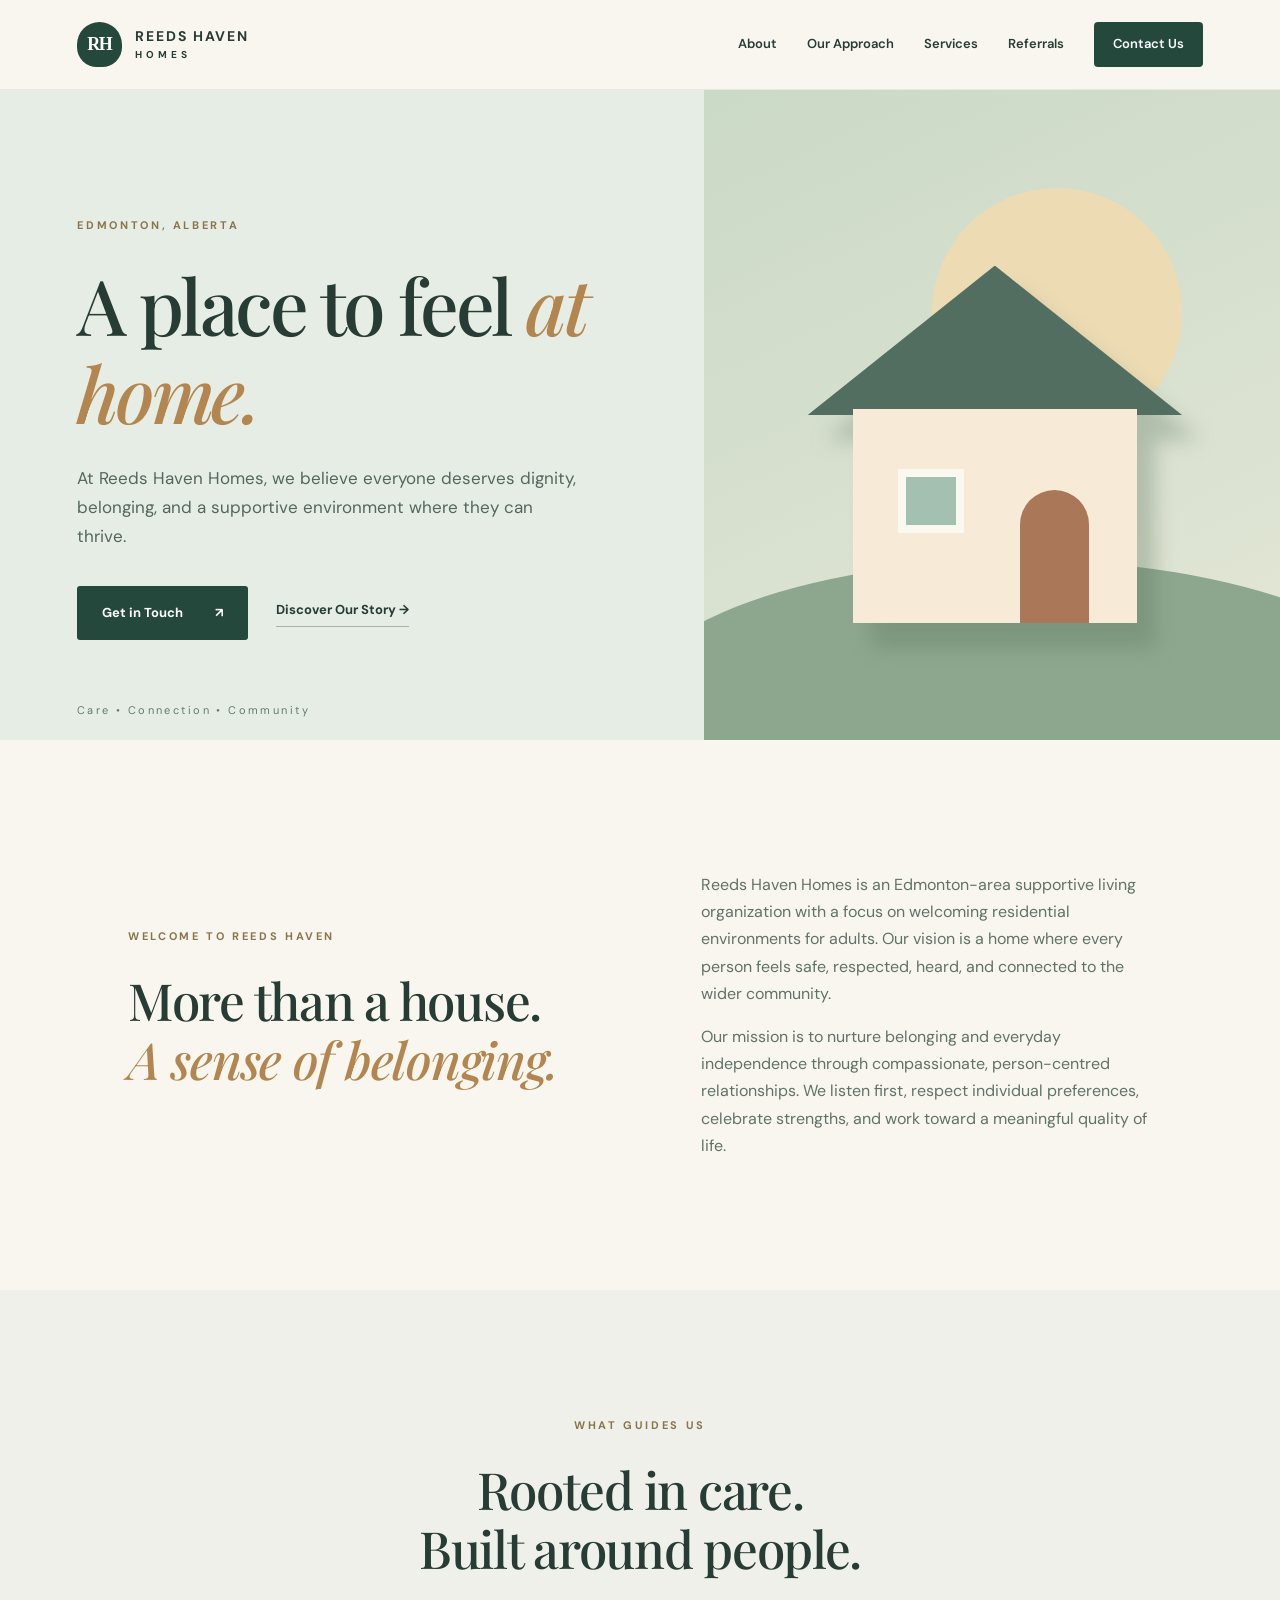
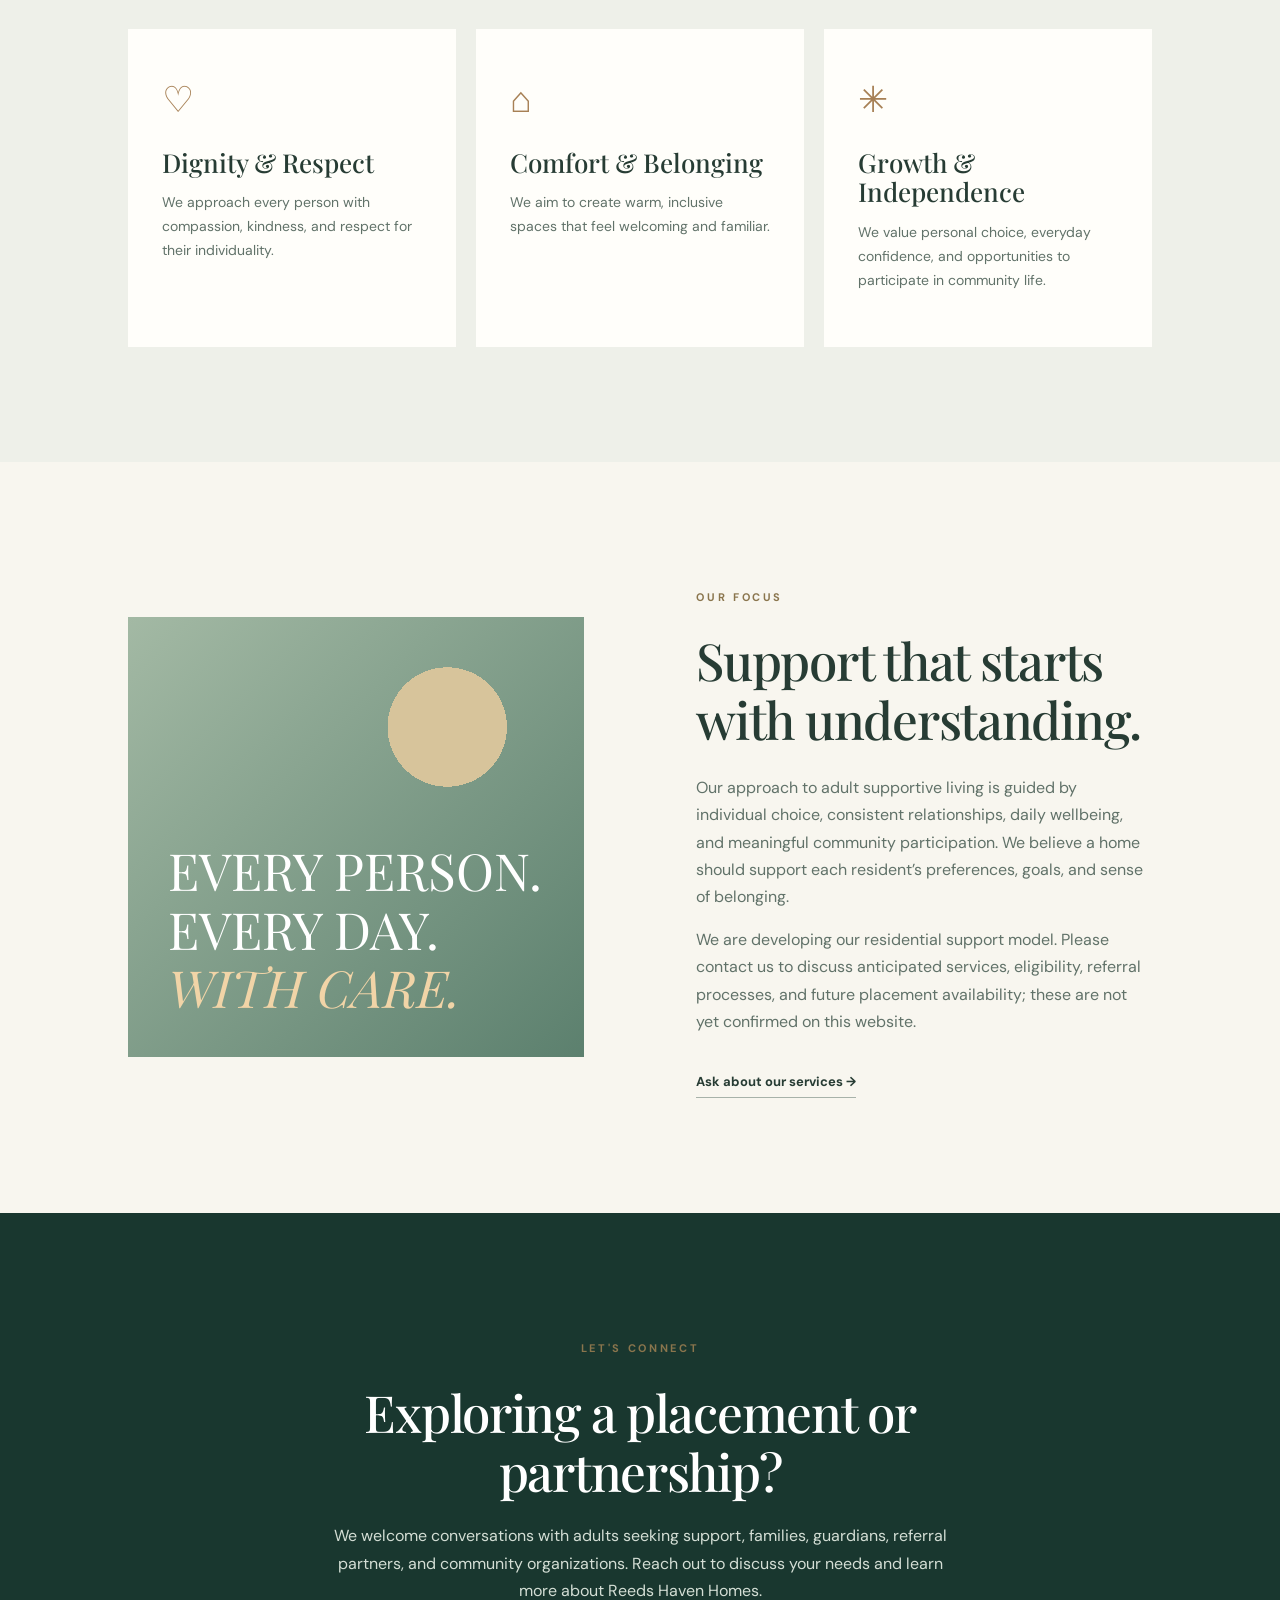
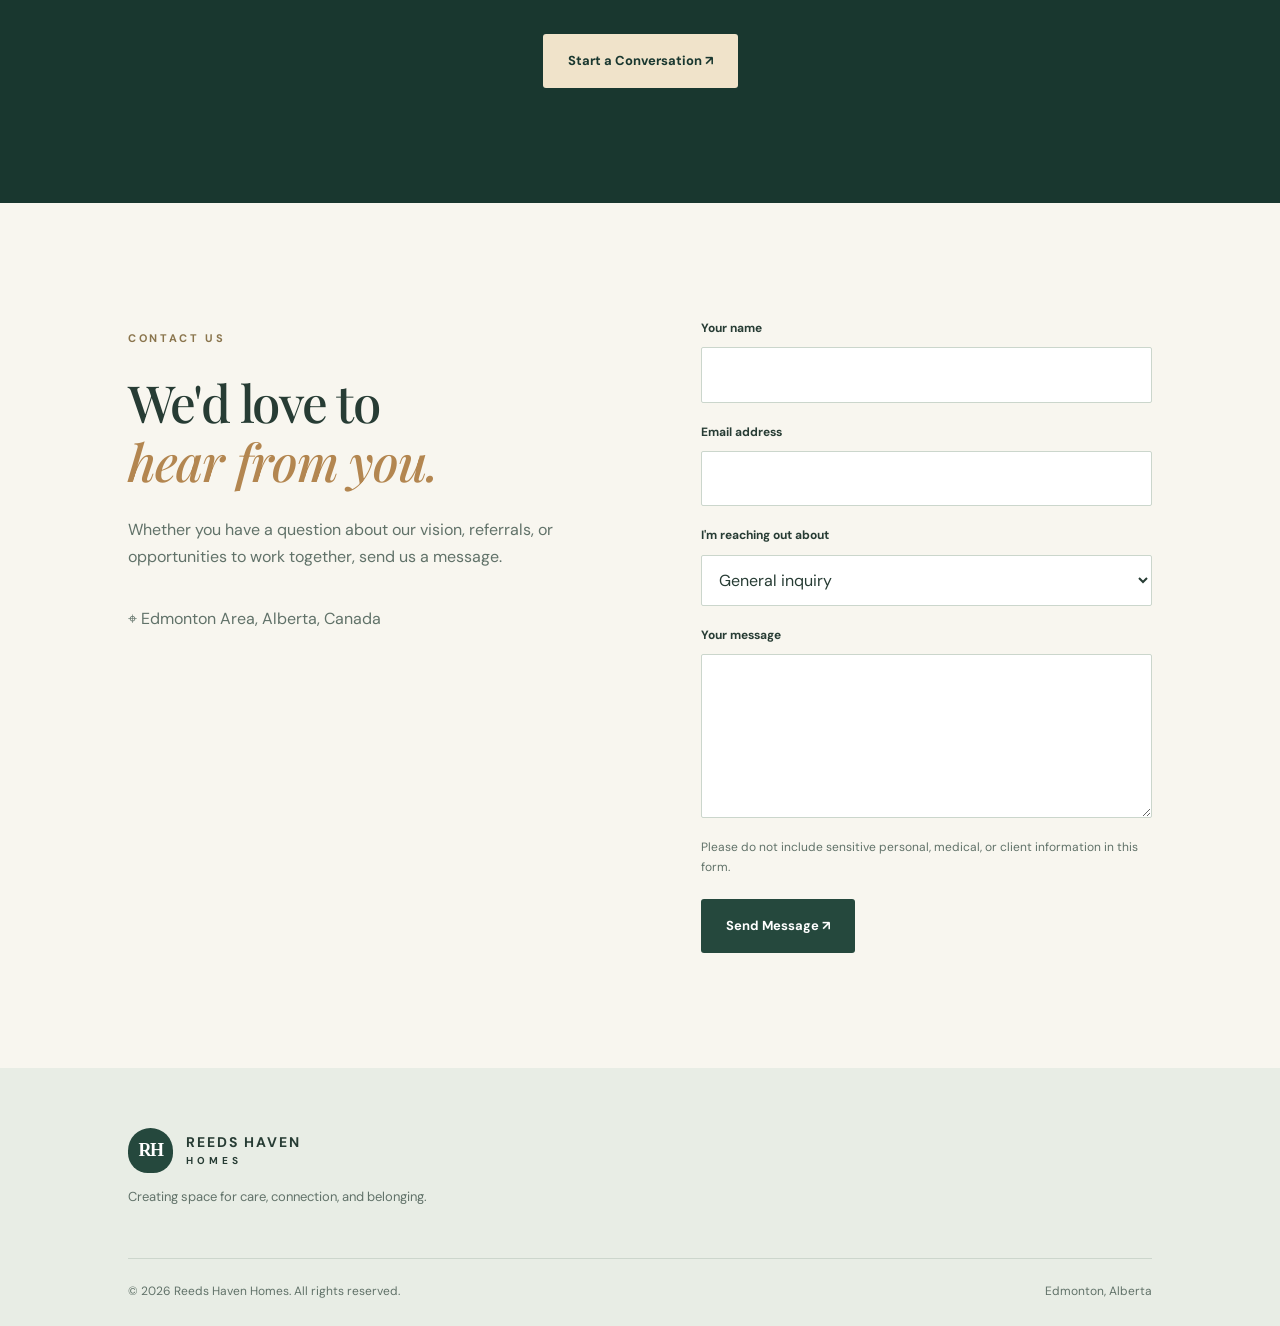
==== index.html @ 8d643bbc "Initial Site Commit Committing Initial Files" ====
<!doctype html>
<html lang="en"><head><meta charset="UTF-8"><meta name="viewport" content="width=device-width, initial-scale=1">
<meta name="description" content="Reeds Haven Homes — welcoming, person-centred supportive living for adults in the Edmonton area."><link rel="canonical" href="https://reedshavenhomes.ca/"><meta property="og:title" content="Reeds Haven Homes | A Place to Belong"><meta property="og:description" content="Compassionate, person-centred supportive living for adults in the Edmonton area."><meta property="og:type" content="website"><meta property="og:url" content="https://reedshavenhomes.ca/">
<title>Reeds Haven Homes | A Place to Belong</title><link rel="stylesheet" href="styles.css"></head>
<body><a class="skip" href="#main">Skip to content</a>
<header class="header"><a class="brand" href="#home"><span class="brand-mark">RH</span><span>REEDS HAVEN <small>HOMES</small></span></a>
<button class="menu" aria-label="Toggle navigation" aria-expanded="false">☰</button>
<nav id="nav"><a href="#about">About</a><a href="#approach">Our Approach</a><a href="#services">Services</a><a href="#referrals">Referrals</a><a class="nav-cta" href="#contact">Contact Us</a></nav></header>
<main id="main">
<section id="home" class="hero"><div class="hero-content"><p class="eyebrow">EDMONTON, ALBERTA</p><h1>A place to feel <em>at home.</em></h1><p>At Reeds Haven Homes, we believe everyone deserves dignity, belonging, and a supportive environment where they can thrive.</p><div class="actions"><a class="btn" href="#contact">Get in Touch <span>↗</span></a><a class="text-link" href="#about">Discover Our Story →</a></div></div><div class="hero-art" role="img" aria-label="Warm, welcoming home-inspired illustration"><div class="sun"></div><div class="house"><div class="roof"></div><div class="walls"><div class="window"></div><div class="door"></div></div></div><div class="hill"></div></div><div class="hero-caption">Care • Connection • Community</div></section>
<section class="intro section" id="about"><div><p class="eyebrow">WELCOME TO REEDS HAVEN</p><h2>More than a house.<br><em>A sense of belonging.</em></h2></div><div><p>Reeds Haven Homes is an Edmonton-area supportive living organization with a focus on welcoming residential environments for adults. Our vision is a home where every person feels safe, respected, heard, and connected to the wider community.</p><p>Our mission is to nurture belonging and everyday independence through compassionate, person-centred relationships. We listen first, respect individual preferences, celebrate strengths, and work toward a meaningful quality of life.</p></div></section>
<section class="values section" id="approach"><div class="section-heading"><p class="eyebrow">WHAT GUIDES US</p><h2>Rooted in care.<br>Built around people.</h2></div><div class="cards"><article><span class="card-icon">♡</span><h3>Dignity & Respect</h3><p>We approach every person with compassion, kindness, and respect for their individuality.</p></article><article><span class="card-icon">⌂</span><h3>Comfort & Belonging</h3><p>We aim to create warm, inclusive spaces that feel welcoming and familiar.</p></article><article><span class="card-icon">✳</span><h3>Growth & Independence</h3><p>We value personal choice, everyday confidence, and opportunities to participate in community life.</p></article></div></section>
<section class="services section" id="services"><div class="services-art"><span>EVERY PERSON.<br>EVERY DAY.<br><em>WITH CARE.</em></span></div><div><p class="eyebrow">OUR FOCUS</p><h2>Support that starts with understanding.</h2><p>Our approach to adult supportive living is guided by individual choice, consistent relationships, daily wellbeing, and meaningful community participation. We believe a home should support each resident’s preferences, goals, and sense of belonging.</p><p>We are developing our residential support model. Please contact us to discuss anticipated services, eligibility, referral processes, and future placement availability; these are not yet confirmed on this website.</p><a class="text-link" href="#contact">Ask about our services →</a></div></section>
<section class="referrals section" id="referrals"><p class="eyebrow">LET'S CONNECT</p><h2>Exploring a placement or partnership?</h2><p>We welcome conversations with adults seeking support, families, guardians, referral partners, and community organizations. Reach out to discuss your needs and learn more about Reeds Haven Homes.</p><a class="btn light" href="#contact">Start a Conversation ↗</a></section>
<section class="contact section" id="contact"><div><p class="eyebrow">CONTACT US</p><h2>We'd love to<br><em>hear from you.</em></h2><p>Whether you have a question about our vision, referrals, or opportunities to work together, send us a message.</p><p class="location">⌖ Edmonton Area, Alberta, Canada</p></div><form name="contact" method="POST" data-netlify="true" action="/thank-you.html"><input type="hidden" name="form-name" value="contact"><label for="name">Your name</label><input id="name" name="name" required autocomplete="name"><label for="email">Email address</label><input id="email" name="email" type="email" required autocomplete="email"><label for="topic">I'm reaching out about</label><select id="topic" name="topic"><option>General inquiry</option><option>Placement or referral</option><option>Community partnership</option><option>Employment inquiry</option></select><label for="message">Your message</label><textarea id="message" name="message" rows="5" required></textarea><p class="privacy">Please do not include sensitive personal, medical, or client information in this form.</p><button class="btn" type="submit">Send Message ↗</button></form></section>
</main><footer><div class="brand"><span class="brand-mark">RH</span><span>REEDS HAVEN <small>HOMES</small></span></div><p>Creating space for care, connection, and belonging.</p><div class="footer-bottom"><span>© <span id="year"></span> Reeds Haven Homes. All rights reserved.</span><span>Edmonton, Alberta</span></div></footer><script src="script.js"></script></body></html>
---- styles.css ----
@import url('https://fonts.googleapis.com/css2?family=DM+Sans:wght@400;500;600;700&family=Playfair+Display:ital,wght@0,500;0,600;0,700;1,500;1,600&display=swap');
:root{--forest:#25483d;--deep:#19372f;--cream:#f8f6ef;--sage:#e6ede5;--ink:#273c34;--muted:#617269;--gold:#d9ae72}*{box-sizing:border-box}html{scroll-behavior:smooth}body{margin:0;background:var(--cream);color:var(--ink);font-family:'DM Sans',sans-serif;line-height:1.7}a{color:inherit;text-decoration:none}button,input,select,textarea{font:inherit}.skip{position:absolute;top:-100px;left:10px;background:white;padding:10px;z-index:10}.skip:focus{top:10px}.header{height:90px;padding:0 6%;display:flex;align-items:center;justify-content:space-between;background:var(--cream);position:sticky;top:0;z-index:5;border-bottom:1px solid #e8e9e0}.brand{display:flex;align-items:center;gap:13px;font-weight:700;letter-spacing:.14em;font-size:14px;line-height:1.15}.brand small{display:block;letter-spacing:.4em;font-size:10px;margin-top:5px}.brand-mark{background:var(--forest);color:white;border-radius:50% 50% 44% 44%;width:45px;height:45px;display:grid;place-items:center;font-family:Georgia,serif;font-size:18px;letter-spacing:-.08em}.header nav{display:flex;align-items:center;gap:30px;font-size:13px;font-weight:600}.header nav a:hover,.text-link:hover{color:#ad8049}.nav-cta{background:var(--forest);color:white!important;padding:11px 19px;border-radius:4px}.menu{display:none}.hero{min-height:640px;background:var(--sage);display:grid;grid-template-columns:1.1fr .9fr;position:relative;overflow:hidden}.hero-content{padding:115px 6% 100px 11%;position:relative;z-index:1}.eyebrow{font-size:11px;letter-spacing:.24em;font-weight:700;color:#8a754d;margin-bottom:25px}h1,h2,h3{font-family:'Playfair Display',Georgia,serif;line-height:1.15;font-weight:500}h1{font-size:clamp(55px,6vw,94px);letter-spacing:-.045em;margin:0 0 28px}h1 em,h2 em{color:#b38650;font-weight:500}h2{font-size:clamp(36px,4vw,59px);letter-spacing:-.025em;margin:0 0 25px}.hero-content>p:not(.eyebrow){max-width:500px;font-size:17px;color:#53675d}.actions{display:flex;align-items:center;gap:28px;margin-top:35px}.btn{display:inline-flex;gap:32px;align-items:center;justify-content:space-between;background:var(--forest);color:white;border:0;padding:16px 25px;font-size:13px;font-weight:700;border-radius:3px;cursor:pointer}.btn:hover{background:#356451}.text-link{font-size:13px;font-weight:700;border-bottom:1px solid #a7b2a9;padding-bottom:4px}.hero-art{position:relative;overflow:hidden;background:linear-gradient(155deg,#cbd9c7,#e4e7d6);min-height:480px}.sun{position:absolute;width:250px;height:250px;background:#eddbb3;border-radius:50%;top:15%;right:17%}.hill{position:absolute;bottom:-140px;left:-15%;width:140%;height:320px;background:#8da78e;border-radius:50%}.house{position:absolute;bottom:18%;left:18%;width:65%;height:55%;z-index:1;filter:drop-shadow(18px 25px 10px #59765c55)}.roof{position:absolute;top:0;left:0;width:100%;height:44%;background:#526e60;clip-path:polygon(50% 0,100% 95%,0 95%)}.walls{position:absolute;top:40%;left:12%;width:76%;height:60%;background:#f7ebd8}.window{position:absolute;left:16%;top:28%;width:23%;height:30%;background:#a3c0b0;border:8px solid #faf9ef}.door{position:absolute;right:17%;bottom:0;width:24%;height:62%;background:#aa7858;border-radius:35px 35px 0 0}.hero-caption{position:absolute;bottom:20px;left:6%;font-size:11px;letter-spacing:.22em;color:#637b6b}.section{padding:115px 10%}.intro{display:grid;grid-template-columns:1fr 1fr;gap:12%;align-items:center}.intro p:not(.eyebrow),.services p:not(.eyebrow),.contact p:not(.eyebrow){color:var(--muted);font-size:16px}.values{background:#eef0e9}.section-heading{text-align:center;margin-bottom:52px}.cards{display:grid;grid-template-columns:repeat(3,1fr);gap:20px}.cards article{background:#fffefa;padding:40px 34px;min-height:260px}.card-icon{font-size:36px;color:#a78055}.cards h3{font-size:26px;margin:17px 0 13px}.cards p{font-size:14px;color:var(--muted)}.services{display:grid;grid-template-columns:1fr 1fr;align-items:center;gap:11%}.services-art{min-height:440px;background:radial-gradient(circle at 70% 25%,#d7c49b 0 13%,transparent 13%),linear-gradient(135deg,#a3b9a4,#5c806e);display:flex;align-items:end;padding:40px;color:white}.services-art span{font-family:'Playfair Display',serif;font-size:clamp(32px,4vw,55px);line-height:1.15}.services-art em{color:#f1d4a7}.services .text-link{display:inline-block;margin-top:20px}.referrals{background:var(--deep);color:white;text-align:center}.referrals h2{max-width:760px;margin:0 auto 22px}.referrals>p:not(.eyebrow){max-width:620px;margin:0 auto 30px;color:#d4ded5}.btn.light{background:#f0e3ca;color:var(--deep)}.contact{display:grid;grid-template-columns:1fr 1fr;gap:12%}.location{margin-top:35px}form{display:flex;flex-direction:column;gap:9px}label{font-size:12px;font-weight:700}input,select,textarea{border:1px solid #cbd6cc;background:white;padding:13px;border-radius:2px;color:var(--ink);margin-bottom:10px;width:100%}input:focus,textarea:focus,select:focus{outline:2px solid #678d7b}form .btn{align-self:flex-start}.privacy{font-size:12px!important;margin:0 0 12px}footer{background:#e8ede5;padding:60px 10% 25px}footer>p{color:var(--muted);font-size:13px}.footer-bottom{display:flex;justify-content:space-between;border-top:1px solid #ccd6cc;padding-top:22px;margin-top:50px;font-size:12px;color:var(--muted)}@media(max-width:800px){.header{height:75px}.menu{display:block;border:0;background:none;font-size:26px}.header nav{display:none;position:absolute;top:75px;left:0;right:0;background:var(--cream);padding:25px 6%;flex-direction:column;align-items:flex-start;box-shadow:0 12px 15px #0001}.header nav.open{display:flex}.hero,.intro,.services,.contact{grid-template-columns:1fr}.hero-content{padding:75px 8%}.hero-art{min-height:370px}.hero-caption{display:none}.section{padding:75px 8%}.cards{grid-template-columns:1fr}.intro,.services,.contact{gap:35px}.services-art{min-height:330px}.footer-bottom{gap:15px;flex-direction:column}.actions{flex-wrap:wrap}}@media(prefers-reduced-motion:reduce){html{scroll-behavior:auto}}
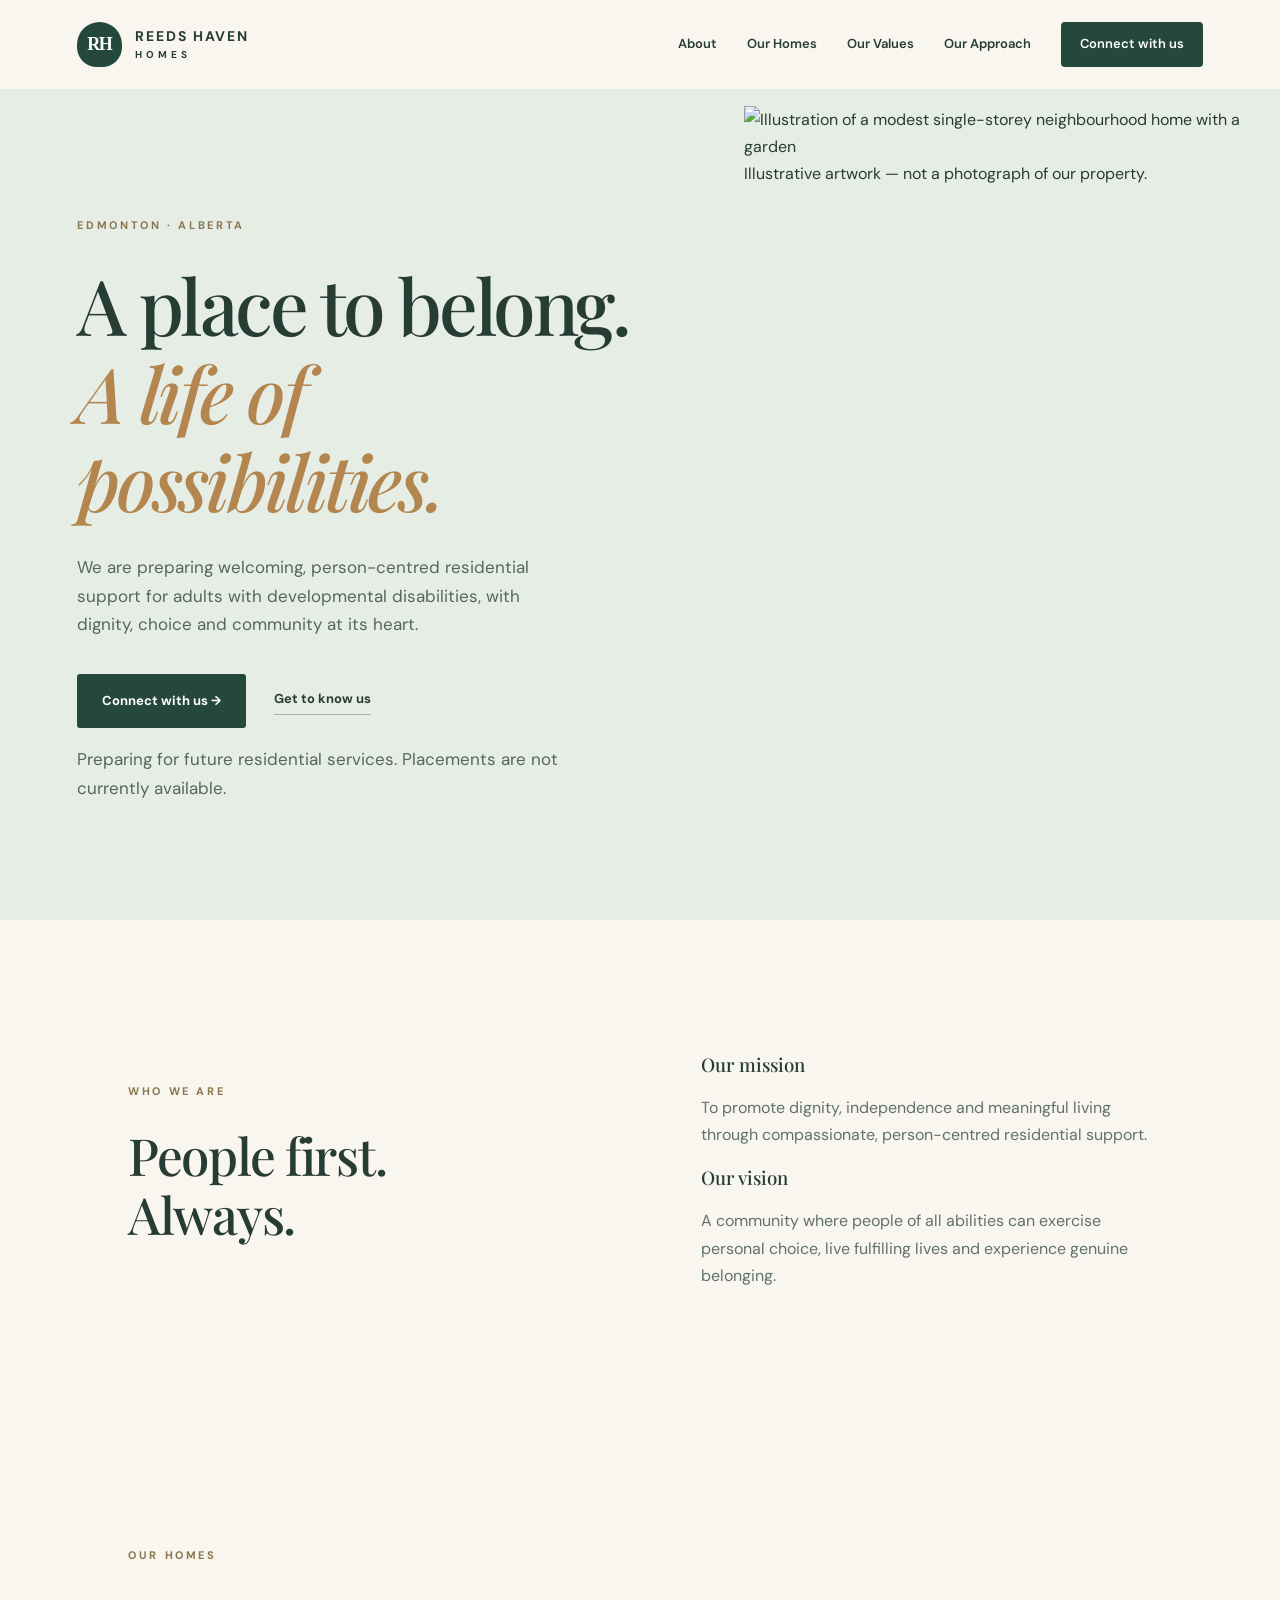
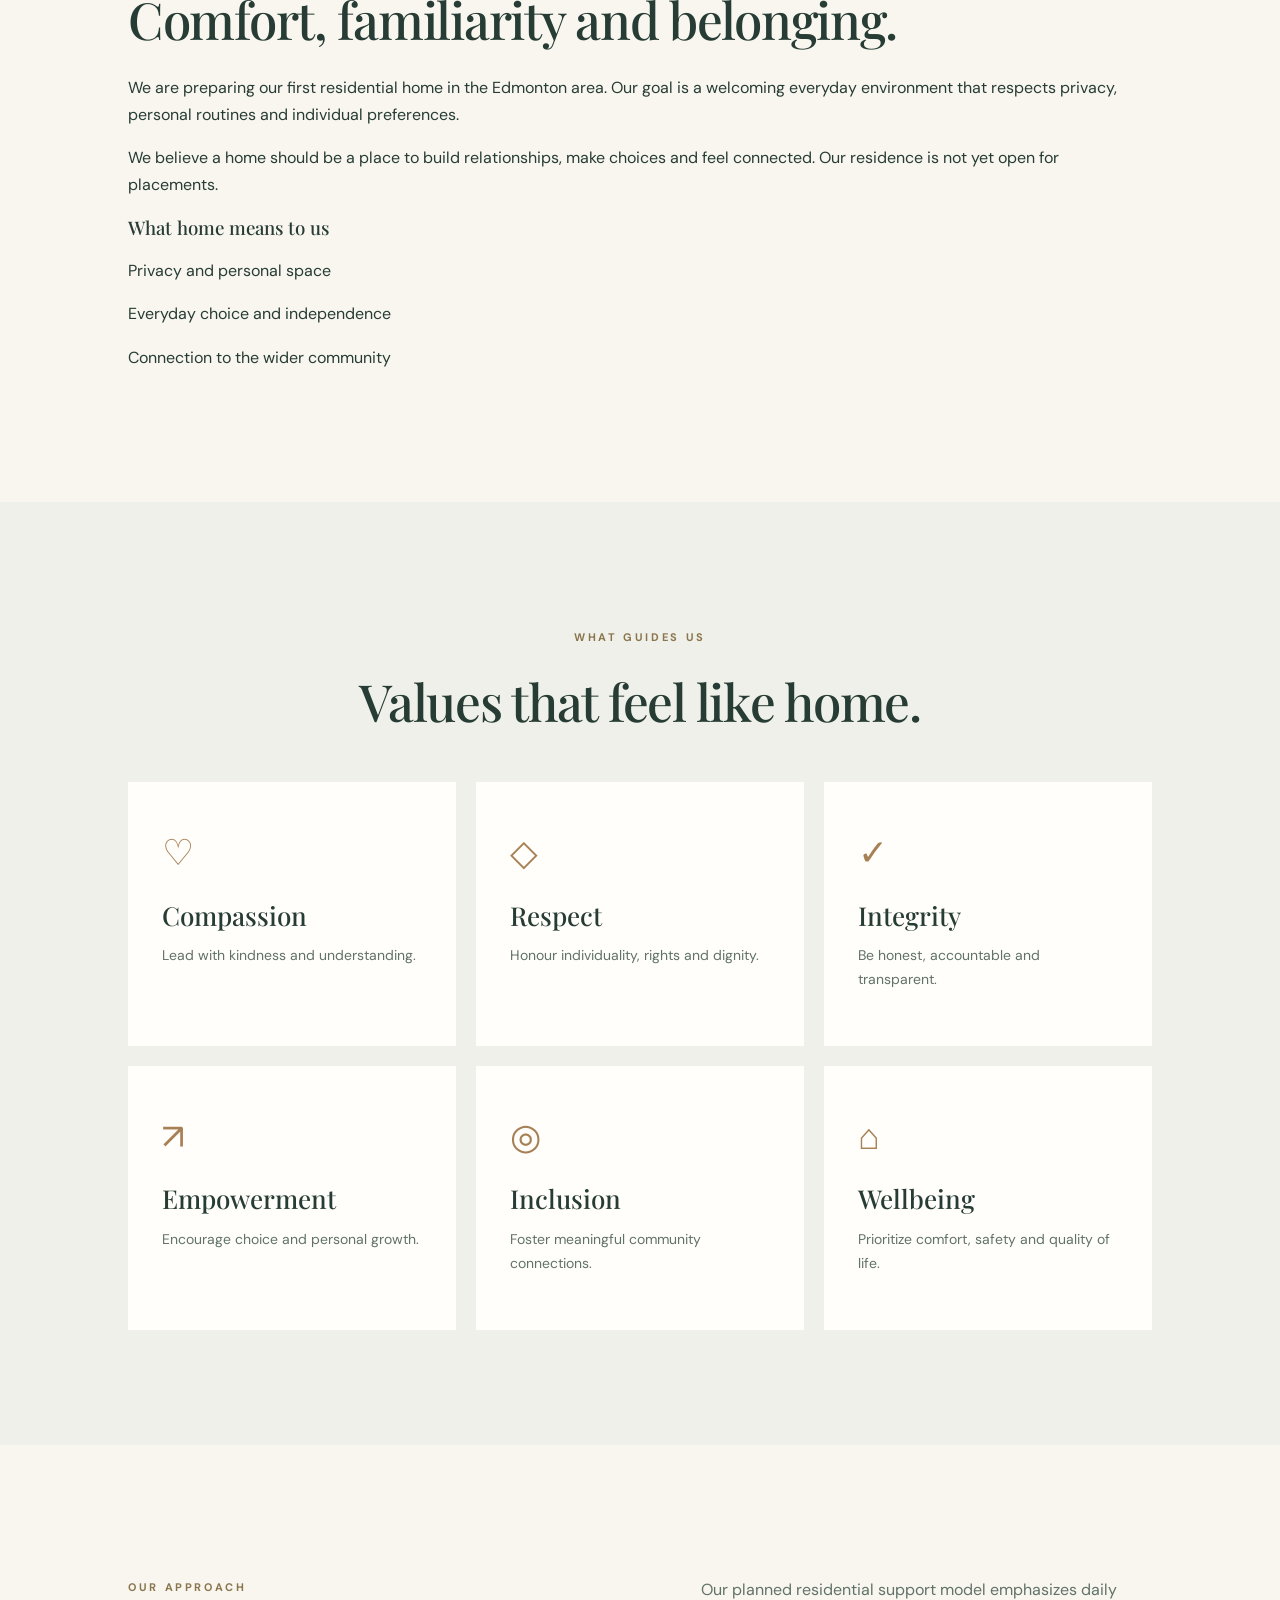
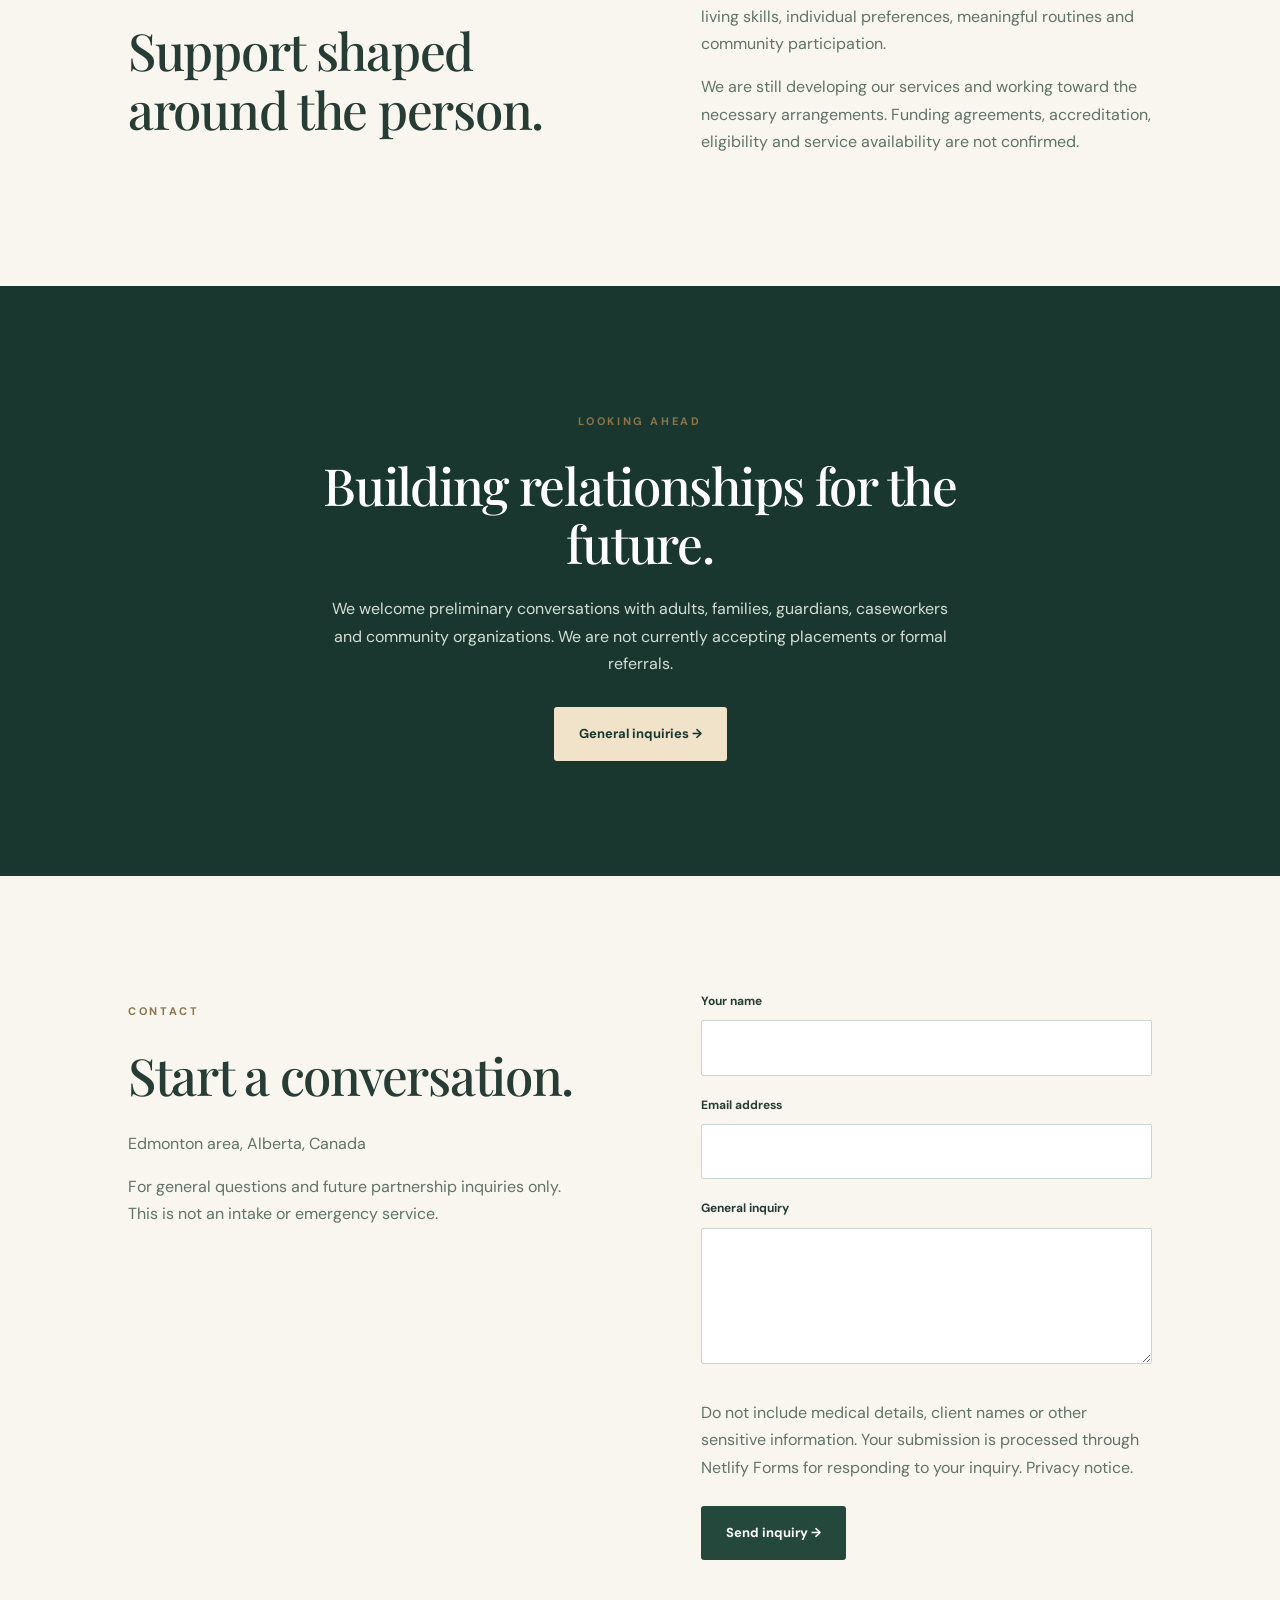
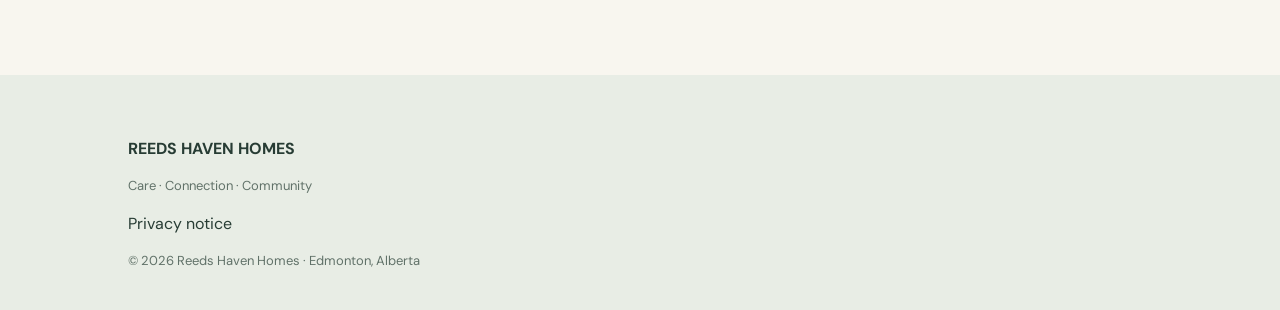
==== commit 687d6903: "Redesign: index.html" ====
--- a/index.html
+++ b/index.html
@@ -1,16 +1 @@
-<!doctype html>
-<html lang="en"><head><meta charset="UTF-8"><meta name="viewport" content="width=device-width, initial-scale=1">
-<meta name="description" content="Reeds Haven Homes — welcoming, person-centred supportive living for adults in the Edmonton area."><link rel="canonical" href="https://reedshavenhomes.ca/"><meta property="og:title" content="Reeds Haven Homes | A Place to Belong"><meta property="og:description" content="Compassionate, person-centred supportive living for adults in the Edmonton area."><meta property="og:type" content="website"><meta property="og:url" content="https://reedshavenhomes.ca/">
-<title>Reeds Haven Homes | A Place to Belong</title><link rel="stylesheet" href="styles.css"></head>
-<body><a class="skip" href="#main">Skip to content</a>
-<header class="header"><a class="brand" href="#home"><span class="brand-mark">RH</span><span>REEDS HAVEN <small>HOMES</small></span></a>
-<button class="menu" aria-label="Toggle navigation" aria-expanded="false">☰</button>
-<nav id="nav"><a href="#about">About</a><a href="#approach">Our Approach</a><a href="#services">Services</a><a href="#referrals">Referrals</a><a class="nav-cta" href="#contact">Contact Us</a></nav></header>
-<main id="main">
-<section id="home" class="hero"><div class="hero-content"><p class="eyebrow">EDMONTON, ALBERTA</p><h1>A place to feel <em>at home.</em></h1><p>At Reeds Haven Homes, we believe everyone deserves dignity, belonging, and a supportive environment where they can thrive.</p><div class="actions"><a class="btn" href="#contact">Get in Touch <span>↗</span></a><a class="text-link" href="#about">Discover Our Story →</a></div></div><div class="hero-art" role="img" aria-label="Warm, welcoming home-inspired illustration"><div class="sun"></div><div class="house"><div class="roof"></div><div class="walls"><div class="window"></div><div class="door"></div></div></div><div class="hill"></div></div><div class="hero-caption">Care • Connection • Community</div></section>
-<section class="intro section" id="about"><div><p class="eyebrow">WELCOME TO REEDS HAVEN</p><h2>More than a house.<br><em>A sense of belonging.</em></h2></div><div><p>Reeds Haven Homes is an Edmonton-area supportive living organization with a focus on welcoming residential environments for adults. Our vision is a home where every person feels safe, respected, heard, and connected to the wider community.</p><p>Our mission is to nurture belonging and everyday independence through compassionate, person-centred relationships. We listen first, respect individual preferences, celebrate strengths, and work toward a meaningful quality of life.</p></div></section>
-<section class="values section" id="approach"><div class="section-heading"><p class="eyebrow">WHAT GUIDES US</p><h2>Rooted in care.<br>Built around people.</h2></div><div class="cards"><article><span class="card-icon">♡</span><h3>Dignity & Respect</h3><p>We approach every person with compassion, kindness, and respect for their individuality.</p></article><article><span class="card-icon">⌂</span><h3>Comfort & Belonging</h3><p>We aim to create warm, inclusive spaces that feel welcoming and familiar.</p></article><article><span class="card-icon">✳</span><h3>Growth & Independence</h3><p>We value personal choice, everyday confidence, and opportunities to participate in community life.</p></article></div></section>
-<section class="services section" id="services"><div class="services-art"><span>EVERY PERSON.<br>EVERY DAY.<br><em>WITH CARE.</em></span></div><div><p class="eyebrow">OUR FOCUS</p><h2>Support that starts with understanding.</h2><p>Our approach to adult supportive living is guided by individual choice, consistent relationships, daily wellbeing, and meaningful community participation. We believe a home should support each resident’s preferences, goals, and sense of belonging.</p><p>We are developing our residential support model. Please contact us to discuss anticipated services, eligibility, referral processes, and future placement availability; these are not yet confirmed on this website.</p><a class="text-link" href="#contact">Ask about our services →</a></div></section>
-<section class="referrals section" id="referrals"><p class="eyebrow">LET'S CONNECT</p><h2>Exploring a placement or partnership?</h2><p>We welcome conversations with adults seeking support, families, guardians, referral partners, and community organizations. Reach out to discuss your needs and learn more about Reeds Haven Homes.</p><a class="btn light" href="#contact">Start a Conversation ↗</a></section>
-<section class="contact section" id="contact"><div><p class="eyebrow">CONTACT US</p><h2>We'd love to<br><em>hear from you.</em></h2><p>Whether you have a question about our vision, referrals, or opportunities to work together, send us a message.</p><p class="location">⌖ Edmonton Area, Alberta, Canada</p></div><form name="contact" method="POST" data-netlify="true" action="/thank-you.html"><input type="hidden" name="form-name" value="contact"><label for="name">Your name</label><input id="name" name="name" required autocomplete="name"><label for="email">Email address</label><input id="email" name="email" type="email" required autocomplete="email"><label for="topic">I'm reaching out about</label><select id="topic" name="topic"><option>General inquiry</option><option>Placement or referral</option><option>Community partnership</option><option>Employment inquiry</option></select><label for="message">Your message</label><textarea id="message" name="message" rows="5" required></textarea><p class="privacy">Please do not include sensitive personal, medical, or client information in this form.</p><button class="btn" type="submit">Send Message ↗</button></form></section>
-</main><footer><div class="brand"><span class="brand-mark">RH</span><span>REEDS HAVEN <small>HOMES</small></span></div><p>Creating space for care, connection, and belonging.</p><div class="footer-bottom"><span>© <span id="year"></span> Reeds Haven Homes. All rights reserved.</span><span>Edmonton, Alberta</span></div></footer><script src="script.js"></script></body></html>+<!doctype html><html lang="en"><head><meta charset="utf-8"><meta name="viewport" content="width=device-width,initial-scale=1"><meta name="description" content="Reeds Haven Homes is preparing person-centred residential support for adults with developmental disabilities in Edmonton, Alberta."><link rel="canonical" href="https://reedshaven.ca/"><title>Reeds Haven Homes | A place to belong</title><link rel="stylesheet" href="styles.css"></head><body><a class="skip" href="#main">Skip to content</a><header class="header"><a class="brand" href="#home"><span class="brand-mark">RH</span><span>REEDS HAVEN<small>HOMES</small></span></a><button class="menu" aria-label="Toggle navigation" aria-controls="nav" aria-expanded="false">☰</button><nav id="nav"><a href="#about">About</a><a href="#homes">Our Homes</a><a href="#values">Our Values</a><a href="#services">Our Approach</a><a class="nav-cta" href="#contact">Connect with us</a></nav></header><main id="main"><section class="hero" id="home"><div class="hero-content"><p class="eyebrow">EDMONTON · ALBERTA</p><h1>A place to belong.<br><em>A life of possibilities.</em></h1><p>We are preparing welcoming, person-centred residential support for adults with developmental disabilities, with dignity, choice and community at its heart.</p><div class="actions"><a class="btn" href="#contact">Connect with us →</a><a class="text-link" href="#about">Get to know us</a></div><p class="status">Preparing for future residential services. Placements are not currently available.</p></div><figure class="home-art"><img src="home.svg" alt="Illustration of a modest single-storey neighbourhood home with a garden"><figcaption>Illustrative artwork — not a photograph of our property.</figcaption></figure></section><section class="section intro" id="about"><div><p class="eyebrow">WHO WE ARE</p><h2>People first.<br>Always.</h2></div><div><h3>Our mission</h3><p>To promote dignity, independence and meaningful living through compassionate, person-centred residential support.</p><h3>Our vision</h3><p>A community where people of all abilities can exercise personal choice, live fulfilling lives and experience genuine belonging.</p></div></section><section class="section homes" id="homes"><div><p class="eyebrow">OUR HOMES</p><h2>Comfort, familiarity and belonging.</h2><p>We are preparing our first residential home in the Edmonton area. Our goal is a welcoming everyday environment that respects privacy, personal routines and individual preferences.</p><p>We believe a home should be a place to build relationships, make choices and feel connected. Our residence is not yet open for placements.</p></div><aside><h3>What home means to us</h3><p>Privacy and personal space</p><p>Everyday choice and independence</p><p>Connection to the wider community</p></aside></section><section class="section values" id="values"><div class="section-heading"><p class="eyebrow">WHAT GUIDES US</p><h2>Values that feel like home.</h2></div><div class="cards"><article><span class="card-icon" aria-hidden="true">♡</span><h3>Compassion</h3><p>Lead with kindness and understanding.</p></article><article><span class="card-icon" aria-hidden="true">◇</span><h3>Respect</h3><p>Honour individuality, rights and dignity.</p></article><article><span class="card-icon" aria-hidden="true">✓</span><h3>Integrity</h3><p>Be honest, accountable and transparent.</p></article><article><span class="card-icon" aria-hidden="true">↗</span><h3>Empowerment</h3><p>Encourage choice and personal growth.</p></article><article><span class="card-icon" aria-hidden="true">◎</span><h3>Inclusion</h3><p>Foster meaningful community connections.</p></article><article><span class="card-icon" aria-hidden="true">⌂</span><h3>Wellbeing</h3><p>Prioritize comfort, safety and quality of life.</p></article></div></section><section class="section intro" id="services"><div><p class="eyebrow">OUR APPROACH</p><h2>Support shaped around the person.</h2></div><div><p>Our planned residential support model emphasizes daily living skills, individual preferences, meaningful routines and community participation.</p><p>We are still developing our services and working toward the necessary arrangements. Funding agreements, accreditation, eligibility and service availability are not confirmed.</p></div></section><section class="section referrals" id="referrals"><p class="eyebrow">LOOKING AHEAD</p><h2>Building relationships for the future.</h2><p>We welcome preliminary conversations with adults, families, guardians, caseworkers and community organizations. We are not currently accepting placements or formal referrals.</p><a class="btn light" href="#contact">General inquiries →</a></section><section class="section contact" id="contact"><div><p class="eyebrow">CONTACT</p><h2>Start a conversation.</h2><p>Edmonton area, Alberta, Canada</p><p>For general questions and future partnership inquiries only. This is not an intake or emergency service.</p></div><form name="contact" method="POST" data-netlify="true" netlify-honeypot="bot-field" action="/thank-you.html"><input type="hidden" name="form-name" value="contact"><p hidden><label>Leave blank<input name="bot-field"></label></p><label for="name">Your name</label><input id="name" name="name" autocomplete="name" required maxlength="100"><label for="email">Email address</label><input id="email" name="email" type="email" autocomplete="email" required maxlength="254"><label for="message">General inquiry</label><textarea id="message" name="message" rows="4" required maxlength="1000" aria-describedby="privacy"></textarea><p id="privacy">Do not include medical details, client names or other sensitive information. Your submission is processed through Netlify Forms for responding to your inquiry. <a href="privacy.html">Privacy notice</a>.</p><button class="btn" type="submit">Send inquiry →</button></form></section></main><footer><strong>REEDS HAVEN HOMES</strong><p>Care · Connection · Community</p><a href="privacy.html">Privacy notice</a><p>© <span id="year"></span> Reeds Haven Homes · Edmonton, Alberta</p></footer><script src="script.js"></script></body></html>
